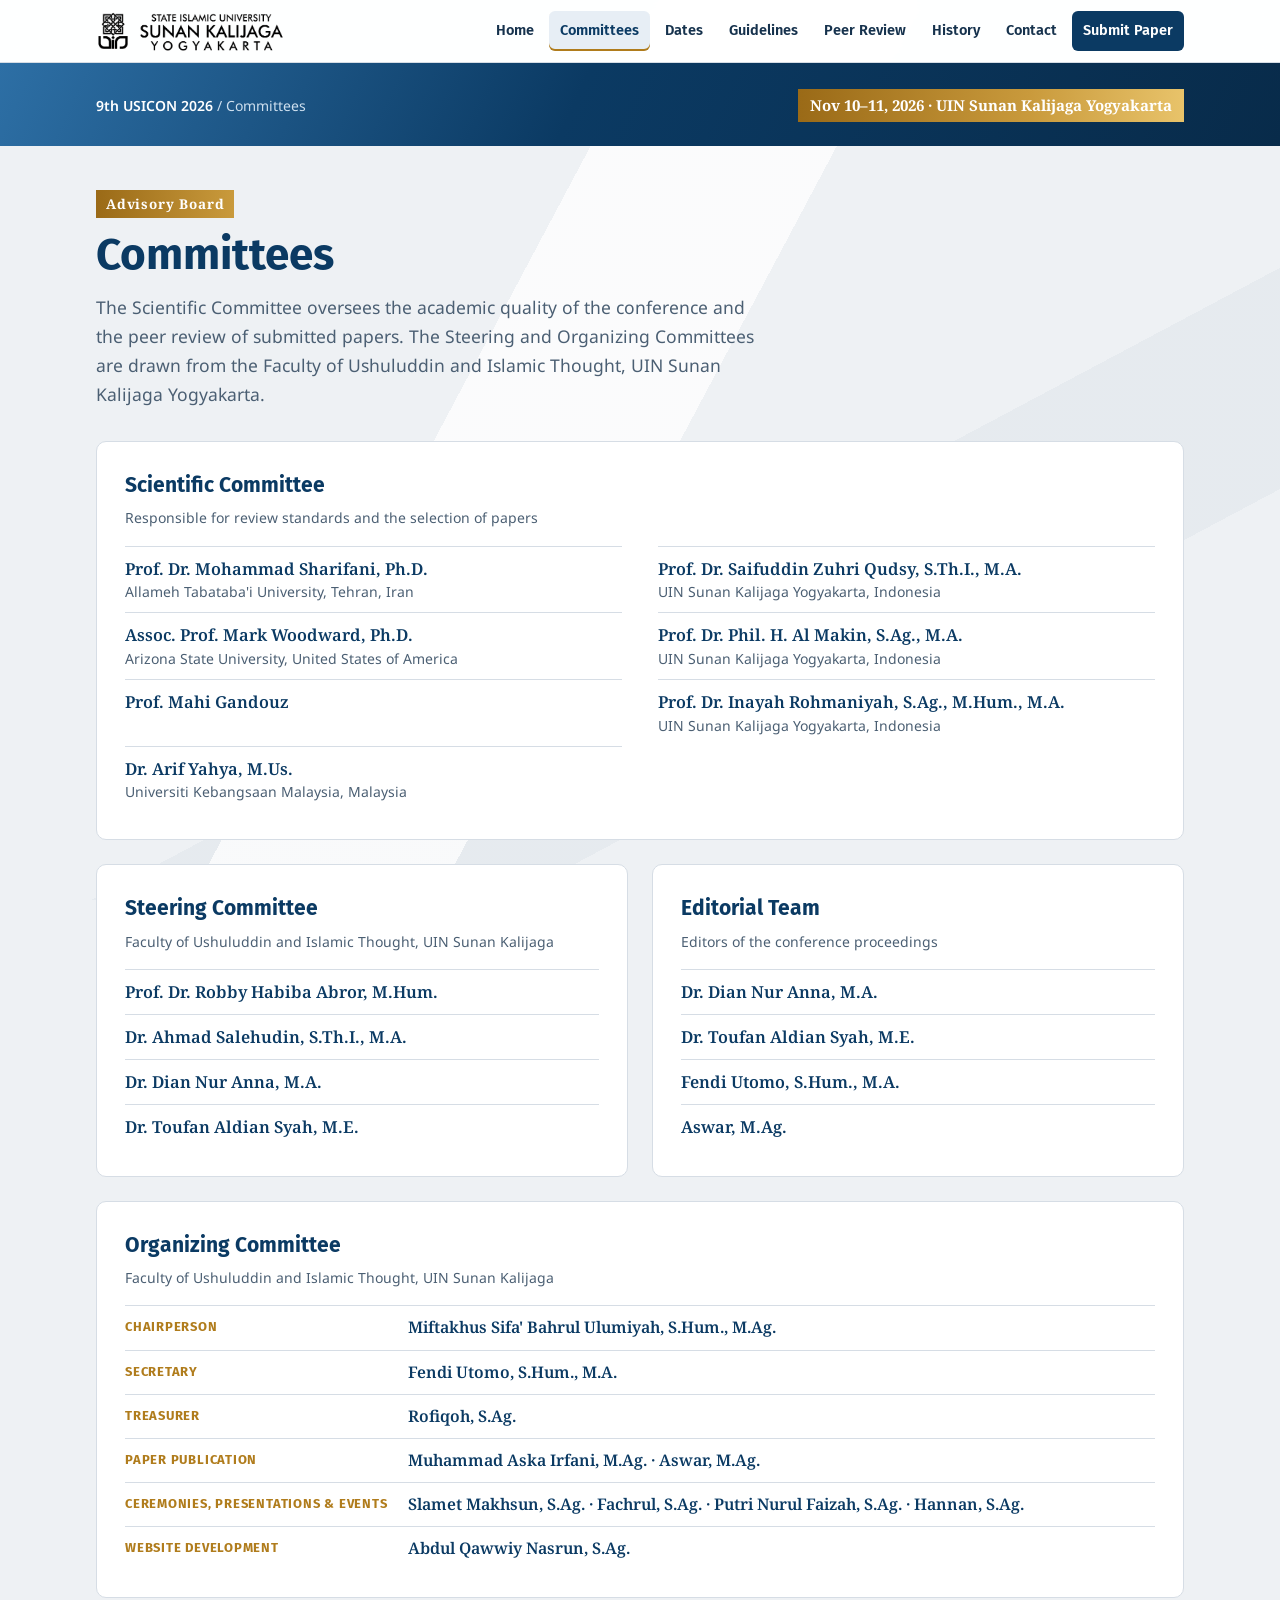
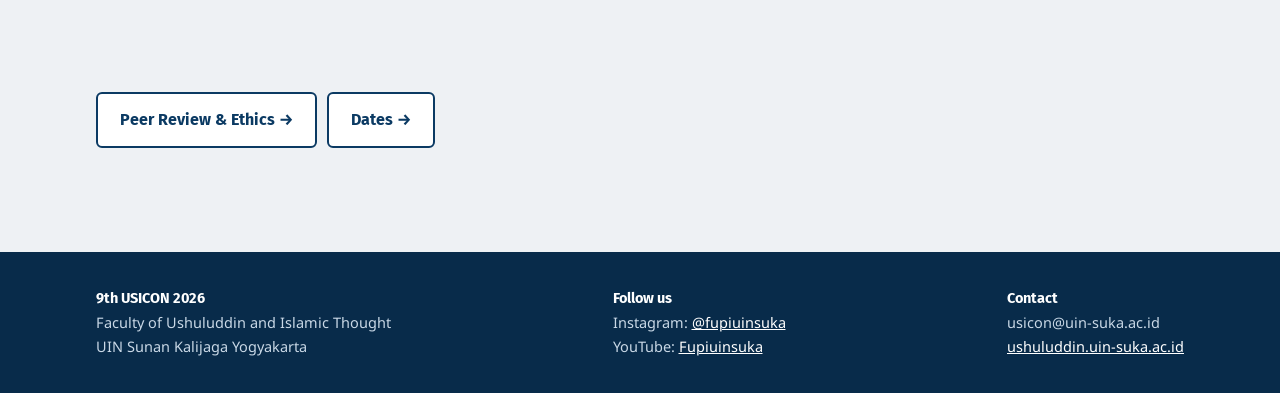
==== committees.html @ dfc295ed "Add files via upload" ====
<!DOCTYPE html>
<html lang="en">
<head>
<meta charset="utf-8">
<meta name="viewport" content="width=device-width, initial-scale=1, viewport-fit=cover">
<title>Committees · 9th USICON 2026</title>
<meta name="claude:viewport-fit-sides" content="cover">
<meta name="description" content="Scientific, Steering, Organizing Committees and Editorial Team of the 9th Ushuluddin International Conference (USICON) 2026, Faculty of Ushuluddin and Islamic Thought, UIN Sunan Kalijaga Yogyakarta, November 10–11, 2026.">
<meta property="og:title" content="Committees · 9th USICON 2026">
<meta property="og:description" content="Scientific, Steering, Organizing Committees and Editorial Team of the 9th Ushuluddin International Conference (USICON) 2026, Faculty of Ushuluddin and Islamic Thought, UIN Sunan Kalijaga Yogyakarta, November 10–11, 2026.">
<meta property="og:image" content="assets/og.jpg">
<link rel="icon" type="image/png" href="assets/favicon.png">
<link rel="apple-touch-icon" href="assets/apple-touch-icon.png">
<link rel="shortcut icon" href="assets/favicon.ico">
<link rel="preconnect" href="https://fonts.googleapis.com">
<link rel="preconnect" href="https://fonts.gstatic.com" crossorigin>
<link rel="stylesheet" href="https://fonts.googleapis.com/css2?family=Fira+Sans:wght@500;600;700;800&family=Noto+Sans:wght@400;500;600&family=Noto+Serif:ital,wght@0,600;0,700;1,600&display=swap">
<link rel="stylesheet" href="assets/style.css">
</head>
<body>
<header class="top">
  <div class="wrap">
    <a class="brand" href="index.html" aria-label="9th USICON 2026 home">
      <img src="assets/logo-uin.png" alt="State Islamic University Sunan Kalijaga Yogyakarta" width="518" height="115">
    </a>
    <button class="menu-btn" id="menuBtn" aria-expanded="false" aria-controls="nav">Menu</button>
    <nav class="nav" id="nav">
      <a href="index.html">Home</a>
      <a href="committees.html" aria-current="page">Committees</a>
      <a href="dates.html">Dates</a>
      <a href="guidelines.html">Guidelines</a>
      <a href="peer-review.html">Peer Review</a>
      <a href="previous.html">History</a>
      <a href="contact.html">Contact</a>
      <a class="cta" href="submission.html">Submit Paper</a>
    </nav>
  </div>
</header>

<div class="subhead"><div class="wrap">
  <div class="crumb"><a href="index.html">9th USICON 2026</a> / Committees</div>
  <div class="meta">Nov 10–11, 2026 · UIN Sunan Kalijaga Yogyakarta</div>
</div></div>
<main class="page">
<section id="committees">
  <div class="wrap">
    <span class="eyebrow">Advisory Board</span>
    <h1 class="h2">Committees</h1>
    <p class="lead">The Scientific Committee oversees the academic quality of the conference and the peer review of submitted papers. The Steering and Organizing Committees are drawn from the Faculty of Ushuluddin and Islamic Thought, UIN Sunan Kalijaga Yogyakarta.</p>
    <div class="committee-grid">
      <div class="cbox wide">
        <h3>Scientific Committee</h3>
        <p class="scope">Responsible for review standards and the selection of papers</p>
        <ul class="people">
          <li><b>Prof. Dr. Mohammad Sharifani, Ph.D.</b><span>Allameh Tabataba'i University, Tehran, Iran</span></li>
          <li><b>Prof. Dr. Saifuddin Zuhri Qudsy, S.Th.I., M.A.</b><span>UIN Sunan Kalijaga Yogyakarta, Indonesia</span></li>
          <li><b>Assoc. Prof. Mark Woodward, Ph.D.</b><span>Arizona State University, United States of America</span></li>
          <li><b>Prof. Dr. Phil. H. Al Makin, S.Ag., M.A.</b><span>UIN Sunan Kalijaga Yogyakarta, Indonesia</span></li>
          <li><b>Prof. Mahi Gandouz</b></li>
          <li><b>Prof. Dr. Inayah Rohmaniyah, S.Ag., M.Hum., M.A.</b><span>UIN Sunan Kalijaga Yogyakarta, Indonesia</span></li>
          <li><b>Dr. Arif Yahya, M.Us.</b><span>Universiti Kebangsaan Malaysia, Malaysia</span></li>
        </ul>
      </div>
      <div class="cbox">
        <h3>Steering Committee</h3>
        <p class="scope">Faculty of Ushuluddin and Islamic Thought, UIN Sunan Kalijaga</p>
        <ul class="people">
          <li><b>Prof. Dr. Robby Habiba Abror, M.Hum.</b></li>
          <li><b>Dr. Ahmad Salehudin, S.Th.I., M.A.</b></li>
          <li><b>Dr. Dian Nur Anna, M.A.</b></li>
          <li><b>Dr. Toufan Aldian Syah, M.E.</b></li>
        </ul>
      </div>
      <div class="cbox">
        <h3>Editorial Team</h3>
        <p class="scope">Editors of the conference proceedings</p>
        <ul class="people">
          <li><b>Dr. Dian Nur Anna, M.A.</b></li>
          <li><b>Dr. Toufan Aldian Syah, M.E.</b></li>
          <li><b>Fendi Utomo, S.Hum., M.A.</b></li>
          <li><b>Aswar, M.Ag.</b></li>
        </ul>
      </div>
      <div class="cbox wide">
        <h3>Organizing Committee</h3>
        <p class="scope">Faculty of Ushuluddin and Islamic Thought, UIN Sunan Kalijaga</p>
        <dl class="roles">
          <dt>Chairperson</dt><dd>Miftakhus Sifa' Bahrul Ulumiyah, S.Hum., M.Ag.</dd>
          <dt>Secretary</dt><dd>Fendi Utomo, S.Hum., M.A.</dd>
          <dt>Treasurer</dt><dd>Rofiqoh, S.Ag.</dd>
          <dt>Paper Publication</dt><dd>Muhammad Aska Irfani, M.Ag. · Aswar, M.Ag.</dd>
          <dt>Ceremonies, Presentations &amp; Events</dt><dd>Slamet Makhsun, S.Ag. · Fachrul, S.Ag. · Putri Nurul Faizah, S.Ag. · Hannan, S.Ag.</dd>
          <dt>Website Development</dt><dd>Abdul Qawwiy Nasrun, S.Ag.</dd>
        </dl>
      </div>
    </div>
  </div>
</section>
<section style="padding-top:0"><div class="wrap"><div class="next-links"><a class="btn ghost" href="peer-review.html">Peer Review & Ethics →</a><a class="btn ghost" href="dates.html">Dates →</a></div></div></section>
</main>

<footer>
  <div class="wrap">
    <div><b>9th USICON 2026</b><br>Faculty of Ushuluddin and Islamic Thought<br>UIN Sunan Kalijaga Yogyakarta</div>
    <div><b>Follow us</b><br>Instagram: <a href="https://www.instagram.com/fupiuinsuka/" target="_blank" rel="noopener">@fupiuinsuka</a><br>YouTube: <a href="https://www.youtube.com/@Fupiuinsuka" target="_blank" rel="noopener">Fupiuinsuka</a></div>
    <div><b>Contact</b><br>usicon@uin-suka.ac.id<br><a href="https://ushuluddin.uin-suka.ac.id/" target="_blank" rel="noopener">ushuluddin.uin-suka.ac.id</a></div>
  </div>
</footer>

<script src="assets/main.js"></script>
</body>
</html>
---- assets/style.css ----
/* Layout: the flyer as a page — pale stone ground with faint diagonal planes, deep-blue panels, gold bands for dates and labels. */
:root{
  --ground:#eef1f4;
  --paper:#ffffff;
  --ink:#16324d;
  --ink-soft:#4b5f73;
  --navy:#0b3a63;
  --navy-deep:#082b4a;
  --blue:#3f82b8;
  --gold-1:#9a6a17;
  --gold-2:#e8c36a;
  --gold-text:#b07c1c;
  --line:#d6dde5;
  --f-display:"Fira Sans","Segoe UI",Roboto,Arial,sans-serif;
  --f-body:"Noto Sans","Segoe UI",Roboto,Arial,sans-serif;
  --f-serif:"Noto Serif",Georgia,"Times New Roman",serif;
  --gutter-l:max(16px, env(safe-area-inset-left, 0px));
  --gutter-r:max(16px, env(safe-area-inset-right, 0px));
  color-scheme:light;
}
*{box-sizing:border-box}
html{scroll-behavior:smooth;scroll-padding-top:76px}
@media (prefers-reduced-motion:reduce){html{scroll-behavior:auto}*{animation:none!important;transition:none!important}}
body{
  margin:0;font-family:var(--f-body);font-size:16px;line-height:1.65;color:var(--ink);
  background:
    linear-gradient(118deg, transparent 0 38%, rgba(255,255,255,.75) 38% 52%, transparent 52%),
    linear-gradient(152deg, transparent 0 60%, rgba(11,58,99,.035) 60% 74%, transparent 74%),
    var(--ground);
  background-attachment:fixed;
}
img{max-width:100%;display:block}
a{color:var(--navy)}
:focus-visible{outline:3px solid var(--gold-2);outline-offset:2px}
.wrap{max-width:1120px;margin:0 auto;padding-left:var(--gutter-l);padding-right:var(--gutter-r)}
h1,h2,h3{font-family:var(--f-display);text-wrap:balance;margin:0}
.diac{font-feature-settings:"kern"}

/* Header */
body::before{content:"";position:fixed;inset:0 0 auto;height:env(safe-area-inset-top,0px);z-index:60;background:rgba(255,255,255,.94)}
.top{position:sticky;top:env(safe-area-inset-top,0px);z-index:50;background:rgba(255,255,255,.94);backdrop-filter:blur(8px);border-bottom:1px solid var(--line)}
.top .wrap{display:flex;align-items:center;gap:20px;padding-block:10px}
.brand{display:flex;align-items:center;gap:12px;text-decoration:none;color:var(--navy);flex-shrink:0}
.brand img{height:42px;width:auto}
.nav{display:flex;gap:4px;margin-left:auto;flex-wrap:wrap;justify-content:flex-end}
.nav a{font-family:var(--f-display);font-weight:600;font-size:14.5px;white-space:nowrap;text-decoration:none;color:var(--ink);padding:8px 11px;border-radius:6px}
.nav a:hover{background:#e7eef5;color:var(--navy)}
.nav a.cta{background:var(--navy);color:#fff}
.nav a.cta:hover{background:var(--navy-deep)}
.menu-btn{display:none;margin-left:auto;font:600 15px var(--f-display);background:var(--navy);color:#fff;border:0;border-radius:6px;padding:9px 14px;cursor:pointer}
@media (max-width:1100px){
  .menu-btn{display:block}
  .nav{display:none;position:absolute;left:0;right:0;top:100%;background:#fff;border-bottom:1px solid var(--line);flex-direction:column;padding:8px var(--gutter-r) 14px var(--gutter-l);gap:2px}
  .nav.open{display:flex}
  .nav a{padding:11px 12px}
}

/* Hero */
.hero{padding-block:56px 40px;text-align:center}
.badges{display:flex;justify-content:center;margin-bottom:26px}
.badges img{height:58px;width:auto}
.edition{font-family:var(--f-display);font-weight:800;color:var(--navy);font-size:clamp(52px,9vw,96px);line-height:1;letter-spacing:-.5px}
.edition-sub{font-family:var(--f-display);font-weight:600;color:var(--navy);font-size:clamp(19px,2.6vw,27px);margin-top:6px}
.goldband{display:inline-flex;flex-wrap:wrap;justify-content:center;gap:4px 14px;margin-top:22px;padding:10px 22px;background:linear-gradient(90deg,var(--gold-1),#c99a3c 55%,var(--gold-2));color:#fff;font-family:var(--f-serif);font-weight:700;font-size:clamp(16px,2.2vw,22px);line-height:1.3}
.goldband span+span{border-left:2px solid rgba(255,255,255,.7);padding-left:14px}
@media (max-width:560px){.goldband span+span{border-left:0;padding-left:0}}
.cfp{display:inline-block;margin-top:30px;padding:6px 18px;border:1.5px solid var(--gold-text);font-family:var(--f-serif);font-weight:700;font-size:clamp(20px,2.6vw,28px);color:var(--gold-text);background:rgba(255,255,255,.6)}
.cfp i{font-weight:600}
.theme-main{margin-top:18px;font-weight:700;font-size:clamp(40px,7.4vw,84px);line-height:1.05;background:linear-gradient(90deg,var(--blue),var(--navy) 70%);-webkit-background-clip:text;background-clip:text;color:transparent;padding-bottom:6px}
.theme-sub{font-weight:600;font-size:clamp(24px,4vw,46px);line-height:1.15;color:var(--navy);max-width:900px;margin:8px auto 0}
.hero-actions{display:flex;flex-wrap:wrap;justify-content:center;gap:12px;margin-top:32px}
.btn{display:inline-flex;align-items:center;gap:8px;font-family:var(--f-display);font-weight:700;font-size:16px;text-decoration:none;padding:13px 22px;border-radius:6px;border:2px solid var(--navy);transition:transform .15s}
.btn:hover{transform:translateY(-2px)}
.btn.primary{background:linear-gradient(135deg,var(--blue),var(--navy) 60%);color:#fff;border-color:transparent}
.btn.ghost{background:#fff;color:var(--navy)}
.btn.gold{background:linear-gradient(90deg,var(--gold-1),#c99a3c);color:#fff;border-color:transparent}

/* Countdown */
.countdown{margin:40px auto 0;max-width:760px;display:grid;grid-template-columns:auto 1fr;align-items:stretch;background:var(--navy);color:#fff;border-radius:10px;overflow:hidden;text-align:left;box-shadow:0 14px 30px -18px rgba(8,43,74,.7)}
.cd-label{background:linear-gradient(180deg,var(--gold-1),#c99a3c);padding:16px 20px;font-family:var(--f-serif);font-weight:700;display:flex;flex-direction:column;justify-content:center;line-height:1.3;max-width:220px}
.cd-label small{font-family:var(--f-body);font-weight:500;font-size:13px;opacity:.92}
.cd-units{display:grid;grid-template-columns:repeat(4,1fr);gap:4px;padding:14px 16px}
.cd-units div{text-align:center}
.cd-units b{display:block;font-family:var(--f-display);font-size:clamp(28px,5vw,40px);font-weight:700;font-variant-numeric:tabular-nums;line-height:1.1}
.cd-units span{font-size:12px;letter-spacing:.12em;text-transform:uppercase;opacity:.8}
@media (max-width:560px){.countdown{grid-template-columns:1fr}.cd-label{max-width:none;text-align:center}}

/* Sections */
section{padding-block:64px}
.eyebrow{display:inline-block;background:linear-gradient(90deg,var(--gold-1),#c99a3c);color:#fff;font-family:var(--f-serif);font-weight:700;font-size:13.5px;letter-spacing:.06em;padding:3px 10px;margin-bottom:12px}
h2{font-size:clamp(30px,4.4vw,44px);color:var(--navy);line-height:1.12}
.lead{font-size:17.5px;color:var(--ink-soft);max-width:68ch;margin:14px 0 0}
.panel{background:var(--paper);border:1px solid var(--line);border-radius:10px;padding:32px}

/* About */
.about-grid{display:grid;grid-template-columns:1.35fr 1fr;gap:40px;align-items:start}
.about-grid p{margin:0 0 14px;max-width:66ch}
.about-text{min-width:0}
.terms{display:grid;gap:14px;margin-top:6px}
.term{background:var(--paper);border:1px solid var(--line);border-radius:10px;padding:18px 20px}
.term h3{font-family:var(--f-serif);font-size:21px;color:var(--navy)}
.term h3 small{font-family:var(--f-body);font-weight:500;font-size:15px;color:var(--gold-text);margin-left:6px}
.term p{margin:6px 0 0;font-size:15px;color:var(--ink-soft)}
.term.to{background:var(--navy);border-color:var(--navy);color:#fff}
.term.to h3{color:#fff}.term.to h3 small{color:var(--gold-2)}.term.to p{color:#d7e3ef}
.arrow{text-align:center;font-family:var(--f-serif);color:var(--gold-text);font-size:22px;line-height:1}
@media (max-width:820px){.about-grid{grid-template-columns:1fr}}

/* Sub-themes */
.themes{display:grid;grid-template-columns:repeat(2,1fr);gap:18px;margin-top:32px}
.theme{display:grid;grid-template-columns:92px 1fr;align-items:center;gap:18px;background:linear-gradient(115deg,#2d6fa5 0%,var(--navy) 45%,var(--navy-deep) 100%);border-radius:8px;padding:12px 22px 12px 12px;color:#fff;min-height:112px}
.theme .num{background:#fff;border-radius:6px;height:88px;display:grid;place-items:center;font-family:var(--f-serif);font-weight:700;font-size:58px;line-height:1;color:var(--gold-text);background-image:linear-gradient(#fff,#f3f5f8)}
.theme .num span{background:linear-gradient(180deg,var(--gold-2),var(--gold-1) 75%);-webkit-background-clip:text;background-clip:text;color:transparent}
.theme div:last-child{min-width:0}
.theme h3{font-family:var(--f-body);font-size:17px;font-weight:600;line-height:1.35}
.theme p{margin:3px 0 0;font-size:15.5px;line-height:1.4;color:#dbe7f2}
@media (max-width:820px){.themes{grid-template-columns:1fr}}
@media (max-width:440px){.theme{grid-template-columns:64px 1fr;gap:14px;padding-right:16px}.theme .num{height:70px;font-size:44px}}

/* Speakers */
.speakers{display:grid;grid-template-columns:repeat(4,1fr);gap:24px;margin-top:34px}
.speaker figure{margin:0}
.speaker img{width:100%;aspect-ratio:228/274;object-fit:cover;border-radius:12px;background:var(--navy)}
.tag{display:inline-block;margin-top:14px;background:linear-gradient(90deg,var(--gold-1),#c99a3c);color:#fff;font-family:var(--f-serif);font-weight:700;font-size:12px;padding:2px 8px;border-radius:3px}
.speaker h3{font-family:var(--f-serif);font-weight:600;font-size:21px;color:#2f6fa4;line-height:1.2;margin-top:6px}
.speaker p{margin:6px 0 0;font-size:14px;line-height:1.45;color:var(--ink-soft)}
@media (max-width:900px){.speakers{grid-template-columns:repeat(2,1fr)}}
@media (max-width:420px){.speakers{gap:16px}.speaker h3{font-size:18px}}

/* Dates */
.timeline{display:grid;grid-template-columns:repeat(3,1fr);gap:0;margin-top:34px;background:var(--paper);border:1px solid var(--line);border-radius:10px;overflow:hidden}
.step{padding:24px 26px;position:relative}
.step+.step{border-left:1px solid var(--line)}
.step .when{font-family:var(--f-serif);font-weight:700;font-size:23px;color:var(--navy);line-height:1.25;font-variant-numeric:tabular-nums}
.step .what{font-family:var(--f-display);font-weight:700;font-size:13px;letter-spacing:.12em;text-transform:uppercase;color:var(--gold-text);margin-bottom:6px}
.step p{margin:8px 0 0;font-size:15px;color:var(--ink-soft)}
.step.now{background:#f3f7fb}
.status{display:inline-block;margin-top:10px;font-size:12.5px;font-weight:600;padding:2px 9px;border-radius:99px;background:#e1ebf4;color:var(--navy)}
.status.open{background:#dcf1e3;color:#17643a}
.status.closed{background:#eceff2;color:#5b6773}
@media (max-width:760px){.timeline{grid-template-columns:1fr}.step+.step{border-left:0;border-top:1px solid var(--line)}}

/* Submission */
.sub-grid{display:grid;grid-template-columns:1.2fr 1fr;gap:28px;margin-top:30px;align-items:start}
.reqs{list-style:none;margin:0;padding:0;counter-reset:r}
.reqs li{counter-increment:r;display:grid;grid-template-columns:34px 1fr;gap:12px;padding:12px 0;border-bottom:1px solid var(--line)}
.reqs li:last-child{border-bottom:0}
.reqs li::before{content:counter(r);width:30px;height:30px;border-radius:50%;background:var(--navy);color:#fff;display:grid;place-items:center;font-family:var(--f-display);font-weight:700;font-size:14px;margin-top:1px}
.howto{background:var(--navy);color:#fff;border-radius:10px;padding:28px}
.howto h3{font-size:22px}
.howto p{color:#d7e3ef;margin:8px 0 18px;font-size:15px}
.howto .btn{width:100%;justify-content:center;margin-top:10px}
.howto .btn.ghost{background:transparent;color:#fff;border-color:rgba(255,255,255,.55)}
.howto .note{font-size:13px;color:#b9cde0;margin-top:14px}
.btn[aria-disabled="true"]{opacity:.55;pointer-events:none}
@media (max-width:820px){.sub-grid{grid-template-columns:1fr}}

/* Venue & contact */
.vc-grid{display:grid;grid-template-columns:1fr 1fr;gap:24px;margin-top:30px}
.card h3{font-size:22px;color:var(--navy)}
.card p{margin:8px 0 0;color:var(--ink-soft)}
.phone{display:flex;flex-wrap:wrap;align-items:center;gap:10px;margin-top:14px}
.phone code{font-family:var(--f-display);font-weight:700;font-size:22px;color:var(--navy);user-select:all;font-variant-numeric:tabular-nums}
.copy{font:600 13px var(--f-display);border:1px solid var(--line);background:#f4f7fa;color:var(--navy);border-radius:5px;padding:5px 10px;cursor:pointer}
.links{display:flex;flex-wrap:wrap;gap:10px;margin-top:18px}
@media (max-width:760px){.vc-grid{grid-template-columns:1fr}}

.flyer-sec .wrap{display:grid;grid-template-columns:1fr 1.1fr;gap:40px;align-items:center}
.flyer-sec img{border-radius:10px;box-shadow:0 20px 40px -24px rgba(8,43,74,.55);border:1px solid var(--line)}
@media (max-width:760px){.flyer-sec .wrap{grid-template-columns:1fr}}

/* Committees */
.committee-grid{display:grid;grid-template-columns:1fr 1fr;gap:24px;margin-top:32px}
.cbox{background:var(--paper);border:1px solid var(--line);border-radius:10px;padding:26px 28px;min-width:0}
.cbox.wide{grid-column:1/-1}
.cbox h3{font-size:21px;color:var(--navy)}
.cbox .scope{margin:4px 0 0;font-size:14px;color:var(--ink-soft)}
.people{list-style:none;margin:16px 0 0;padding:0;display:grid;gap:0}
.cbox.wide .people{grid-template-columns:repeat(2,1fr);column-gap:36px}
.people li{padding:11px 0;border-top:1px solid var(--line)}
.people b{display:block;font-family:var(--f-serif);font-weight:600;color:var(--navy);font-size:16.5px;line-height:1.35}
.people span{display:block;font-size:14px;color:var(--ink-soft);line-height:1.4;margin-top:2px}
.roles{margin:16px 0 0;display:grid;grid-template-columns:auto 1fr;gap:0}
.roles dt,.roles dd{padding:10px 0;border-top:1px solid var(--line);margin:0}
.roles dt{font-family:var(--f-display);font-weight:700;font-size:13px;letter-spacing:.06em;text-transform:uppercase;color:var(--gold-text);padding-right:20px}
.roles dd{font-family:var(--f-serif);font-weight:600;color:var(--navy);font-size:16px;line-height:1.45;min-width:0}
@media (max-width:820px){.committee-grid{grid-template-columns:1fr}.cbox.wide .people{grid-template-columns:1fr}}
@media (max-width:480px){.roles{grid-template-columns:1fr}.roles dd{border-top:0;padding-top:0}.cbox{padding:22px 18px}}

/* Guidelines */
.guide-grid{display:grid;grid-template-columns:repeat(3,1fr);gap:20px;margin-top:30px}
.gcard{background:var(--paper);border:1px solid var(--line);border-radius:10px;padding:22px 24px;min-width:0}
.gcard h3{font-size:19px;color:var(--navy)}
.gcard ul{margin:10px 0 0;padding-left:18px;font-size:15px;color:var(--ink-soft)}
.gcard li{margin:5px 0}
.fee{display:flex;flex-wrap:wrap;align-items:center;gap:14px 24px;margin-top:20px;background:linear-gradient(90deg,var(--gold-1),#c99a3c 60%,var(--gold-2));color:#fff;border-radius:10px;padding:18px 26px}
.fee b{font-family:var(--f-display);font-size:26px;letter-spacing:.02em}
.fee p{margin:0;font-size:15px;max-width:60ch}
@media (max-width:900px){.guide-grid{grid-template-columns:1fr}}

/* Peer review & ethics */
.review-steps{list-style:none;margin:30px 0 0;padding:0;display:grid;grid-template-columns:repeat(5,1fr);gap:0;background:var(--paper);border:1px solid var(--line);border-radius:10px;overflow:hidden;counter-reset:s}
.review-steps li{counter-increment:s;padding:22px 20px;min-width:0}
.review-steps li+li{border-left:1px solid var(--line)}
.review-steps li::before{content:counter(s);display:grid;place-items:center;width:34px;height:34px;border-radius:50%;background:var(--navy);color:#fff;font-family:var(--f-display);font-weight:700;margin-bottom:10px}
.review-steps b{display:block;font-family:var(--f-display);color:var(--navy);font-size:16px}
.review-steps span{display:block;font-size:14px;color:var(--ink-soft);margin-top:4px;line-height:1.45}
@media (max-width:980px){.review-steps{grid-template-columns:1fr}.review-steps li+li{border-left:0;border-top:1px solid var(--line)}}
.ethics-grid{display:grid;grid-template-columns:1fr 1fr;gap:20px;margin-top:20px}
.ethics-grid .gcard p{margin:8px 0 0;font-size:15px;color:var(--ink-soft)}
@media (max-width:820px){.ethics-grid{grid-template-columns:1fr}}

/* History */
.history{display:flex;flex-wrap:wrap;gap:10px;margin-top:24px}
.history a{display:inline-flex;flex-direction:column;text-decoration:none;background:var(--paper);border:1px solid var(--line);border-radius:8px;padding:10px 16px;color:var(--navy);font-family:var(--f-display);font-weight:700}
.history a small{font-family:var(--f-body);font-weight:500;color:var(--ink-soft);font-size:13px}
.history a:hover{border-color:var(--navy)}
.history .current{background:var(--navy);color:#fff;border-color:var(--navy)}
.history .current small{color:#cfe0ef}

footer{background:var(--navy-deep);color:#c9d8e6;margin-top:40px}
footer .wrap{padding-block:34px;display:flex;flex-wrap:wrap;gap:20px 40px;justify-content:space-between;font-size:14.5px}
footer a{color:#fff}
footer b{color:#fff;font-family:var(--f-display)}
/* Multi-page */
.subhead{background:linear-gradient(115deg,#2d6fa5 0%,var(--navy) 45%,var(--navy-deep) 100%);color:#fff}
.subhead .wrap{padding-block:26px 24px;display:flex;flex-wrap:wrap;align-items:center;justify-content:space-between;gap:10px 24px}
.subhead .crumb{font-size:14px;color:#cfe0ef}
.subhead .crumb a{color:#fff;text-decoration:none;font-weight:600}
.subhead .crumb a:hover{text-decoration:underline}
.subhead .meta{font-family:var(--f-serif);font-weight:700;font-size:15px;background:linear-gradient(90deg,var(--gold-1),#c99a3c 60%,var(--gold-2));padding:4px 12px}
h1.h2{font-size:clamp(30px,4.4vw,44px);color:var(--navy);line-height:1.12}
.page section:first-child{padding-top:44px}
.nav a[aria-current="page"]{background:#e7eef5;color:var(--navy);box-shadow:inset 0 -2px 0 var(--gold-text)}
.nav a.cta[aria-current="page"]{background:var(--navy-deep);color:#fff}
.next-links{display:flex;flex-wrap:wrap;gap:10px;margin-top:30px}
/* Flyer, full width */
.flyer-full{padding-block:56px 64px}
.flyer-full .wrap{display:flex;flex-direction:column;align-items:center;gap:18px;text-align:center}
.flyer-full img{width:100%;max-width:1080px;height:auto;border-radius:10px;box-shadow:0 24px 50px -28px rgba(8,43,74,.6);border:1px solid var(--line)}
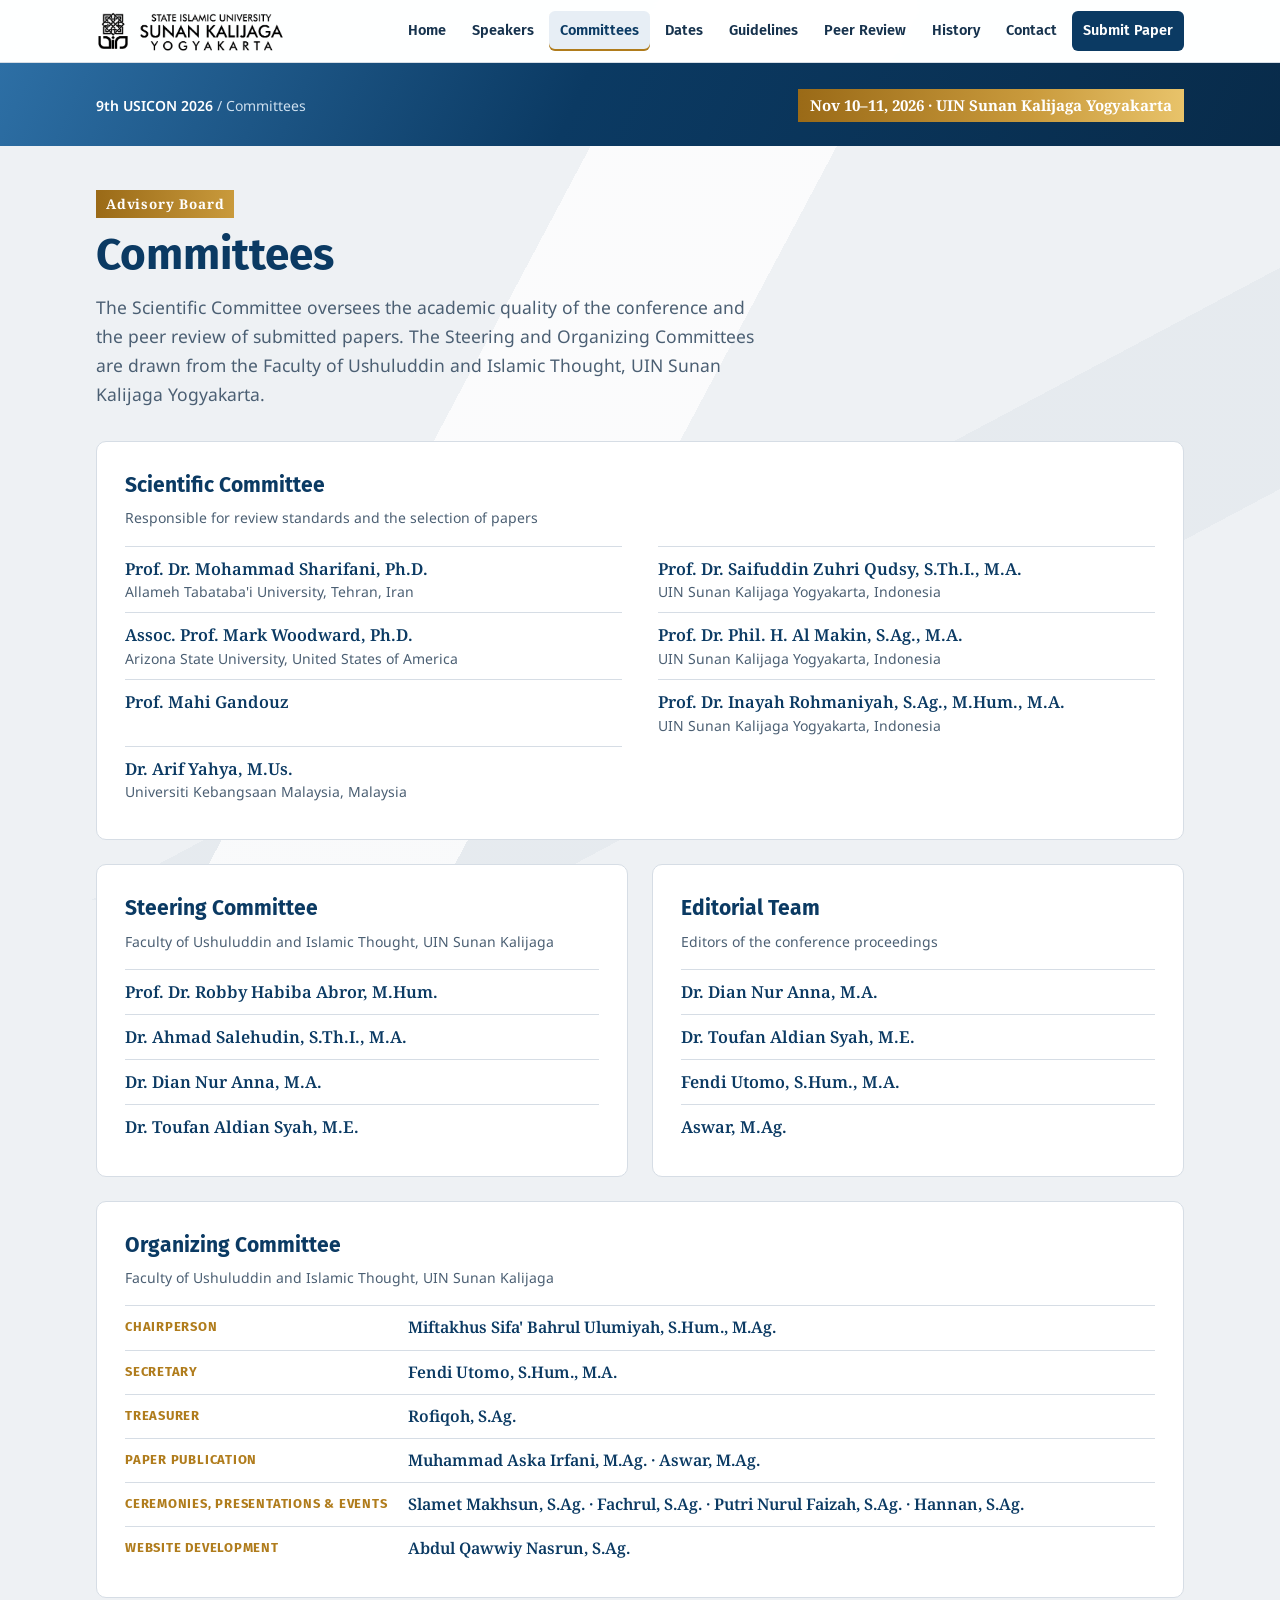
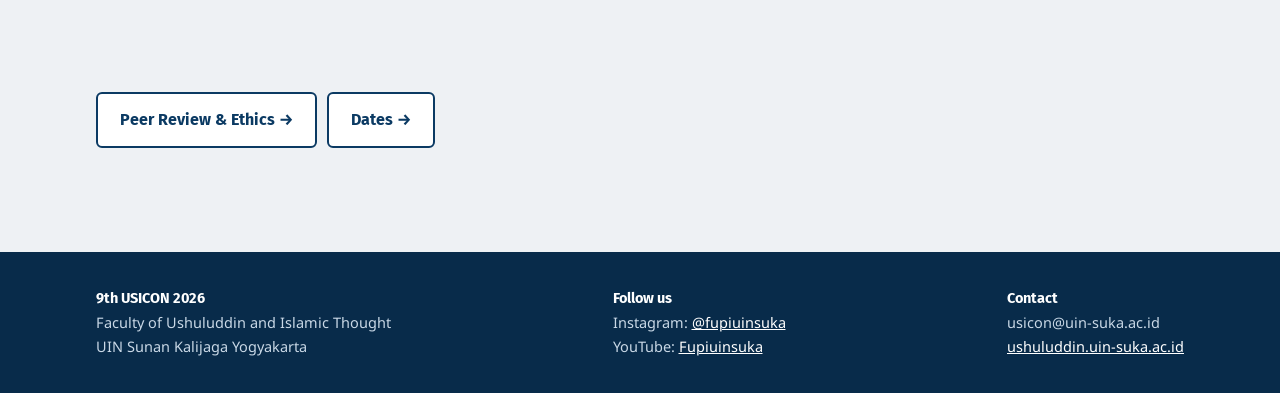
==== commit 18a3c8d1: "Add files via upload" ====
--- a/committees.html
+++ b/committees.html
@@ -26,6 +26,7 @@
     <button class="menu-btn" id="menuBtn" aria-expanded="false" aria-controls="nav">Menu</button>
     <nav class="nav" id="nav">
       <a href="index.html">Home</a>
+      <a href="speakers.html">Speakers</a>
       <a href="committees.html" aria-current="page">Committees</a>
       <a href="dates.html">Dates</a>
       <a href="guidelines.html">Guidelines</a>
--- a/assets/style.css
+++ b/assets/style.css
@@ -238,3 +238,20 @@
 .flyer-full{padding-block:56px 64px}
 .flyer-full .wrap{display:flex;flex-direction:column;align-items:center;gap:18px;text-align:center}
 .flyer-full img{width:100%;max-width:1080px;height:auto;border-radius:10px;box-shadow:0 24px 50px -28px rgba(8,43,74,.6);border:1px solid var(--line)}
+
+/* Keynote speaker profiles */
+.kn-list{display:grid;gap:22px;margin-top:32px}
+.kn{display:grid;grid-template-columns:220px 1fr;gap:28px;background:var(--paper);border:1px solid var(--line);border-radius:10px;padding:24px;scroll-margin-top:90px}
+.kn img{width:100%;height:auto;align-self:start;aspect-ratio:228/274;object-fit:cover;border-radius:10px;background:var(--navy)}
+.kn-body{min-width:0}
+.kn-body .tag{margin-top:0}
+.kn h2{font-family:var(--f-serif);font-weight:600;font-size:clamp(22px,2.6vw,27px);color:#2f6fa4;line-height:1.2;margin-top:8px}
+.kn-aff{margin:4px 0 0;font-weight:600;color:var(--ink);font-size:15px}
+.kn-bio{margin:12px 0 0;color:var(--ink-soft);max-width:72ch}
+.kn-tags{list-style:none;margin:14px 0 0;padding:0;display:flex;flex-wrap:wrap;gap:8px}
+.kn-tags li{font-size:13px;font-weight:600;color:var(--navy);background:#e7eef5;border-radius:99px;padding:3px 11px}
+.kn-topic{margin-top:16px;padding-top:14px;border-top:1px solid var(--line);display:flex;flex-wrap:wrap;gap:4px 14px;align-items:baseline}
+.kn-topic b{font-family:var(--f-display);font-size:13px;letter-spacing:.1em;text-transform:uppercase;color:var(--gold-text)}
+.kn-topic span{font-family:var(--f-serif);font-weight:600;color:var(--navy)}
+@media (max-width:700px){.kn{grid-template-columns:1fr;padding:18px}.kn img{max-width:240px}}
+.speaker a.more{display:inline-block;margin-top:8px;font-size:14px;font-weight:600}
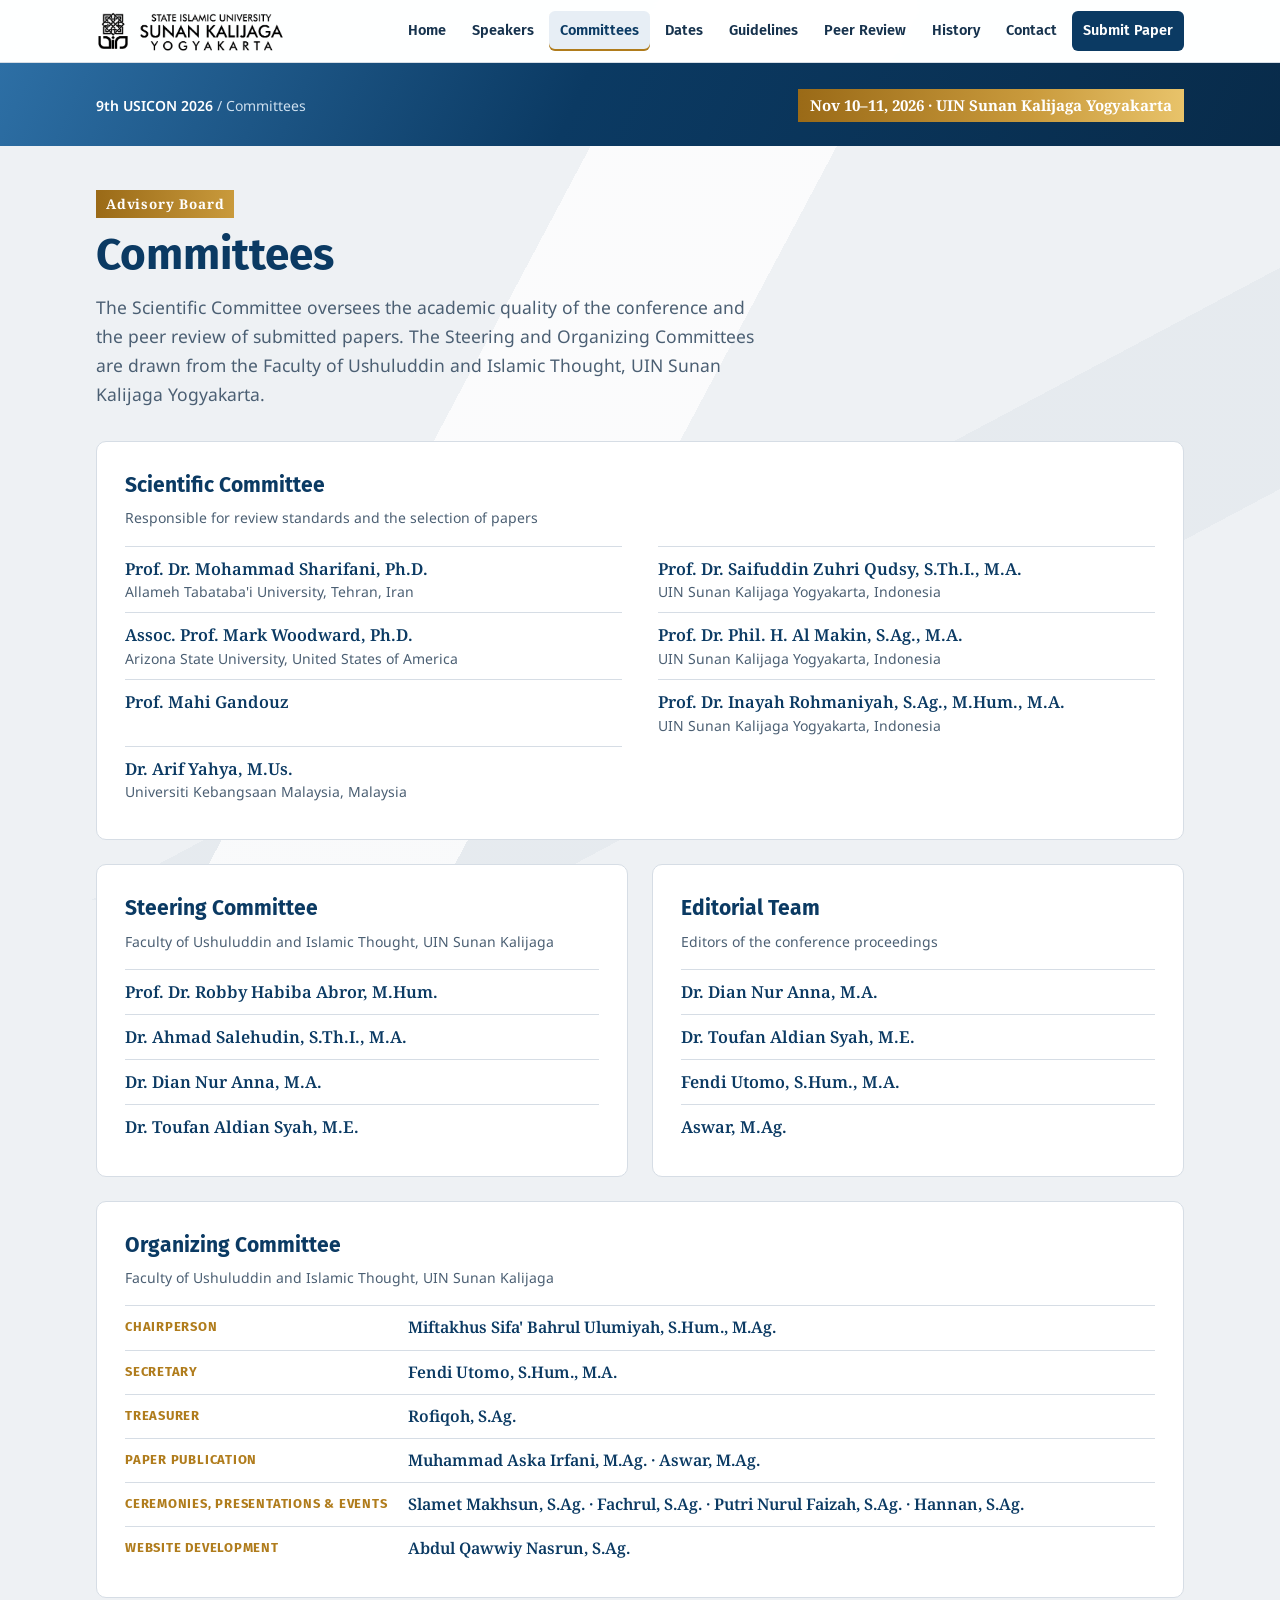
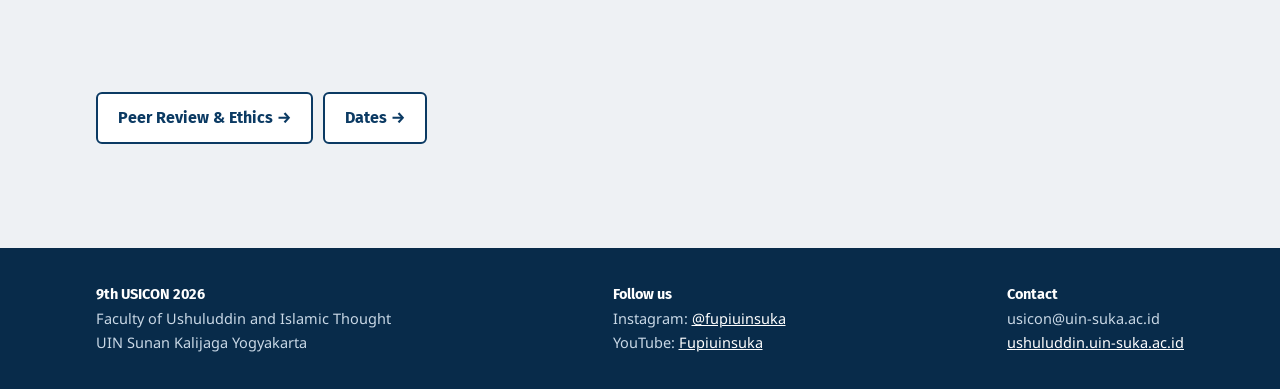
==== commit 062e3419: "Add files via upload" ====
--- a/committees.html
+++ b/committees.html
@@ -15,7 +15,7 @@
 <link rel="preconnect" href="https://fonts.googleapis.com">
 <link rel="preconnect" href="https://fonts.gstatic.com" crossorigin>
 <link rel="stylesheet" href="https://fonts.googleapis.com/css2?family=Fira+Sans:wght@500;600;700;800&family=Noto+Sans:wght@400;500;600&family=Noto+Serif:ital,wght@0,600;0,700;1,600&display=swap">
-<link rel="stylesheet" href="assets/style.css">
+<link rel="stylesheet" href="assets/style.css?v=20261027">
 </head>
 <body>
 <header class="top">
@@ -108,6 +108,6 @@
   </div>
 </footer>
 
-<script src="assets/main.js"></script>
+<script src="assets/main.js?v=20261027"></script>
 </body>
 </html>
--- a/assets/style.css
+++ b/assets/style.css
@@ -255,3 +255,30 @@
 .kn-topic span{font-family:var(--f-serif);font-weight:600;color:var(--navy)}
 @media (max-width:700px){.kn{grid-template-columns:1fr;padding:18px}.kn img{max-width:240px}}
 .speaker a.more{display:inline-block;margin-top:8px;font-size:14px;font-weight:600}
+
+/* Fit hero and keynote row within one laptop screen (sizes follow viewport height) */
+.hero{padding-block:clamp(20px,4vh,48px) clamp(24px,4vh,40px)}
+.badges{margin-bottom:clamp(10px,2vh,22px)}
+.badges img{height:clamp(34px,6vh,54px)}
+.edition{font-size:clamp(42px,min(8vw,9.5vh),92px)}
+.edition-sub{font-size:clamp(17px,min(2.4vw,3.2vh),26px);margin-top:2px}
+.goldband{margin-top:clamp(10px,2vh,20px);padding:clamp(6px,1.2vh,10px) 20px;font-size:clamp(15px,min(2vw,2.8vh),21px)}
+.cfp{margin-top:clamp(12px,2.6vh,26px);padding:4px 16px;font-size:clamp(17px,min(2.4vw,3.2vh),26px)}
+.theme-main{margin-top:clamp(8px,1.6vh,16px);font-size:clamp(34px,min(6.6vw,8.6vh),80px)}
+.theme-sub{font-size:clamp(20px,min(3.4vw,4.4vh),40px);max-width:1080px;margin-top:2px}
+.hero-actions{margin-top:clamp(14px,2.6vh,28px)}
+.btn{padding:11px 20px}
+.countdown{margin-top:clamp(14px,2.6vh,32px)}
+.cd-label{padding:10px 18px;max-width:260px}
+.cd-units{padding:8px 14px}
+.cd-units b{font-size:clamp(24px,min(4vw,4.6vh),36px)}
+.cd-units span{font-size:11px}
+
+#speakers.home-speakers{padding-block:clamp(28px,5vh,56px)}
+.speakers{margin-top:clamp(16px,3vh,30px);gap:22px}
+.speaker img{aspect-ratio:auto;height:clamp(190px,38vh,320px);object-fit:cover;object-position:50% 15%}
+.speaker h3{font-size:clamp(17px,2.4vh,20px)}
+.speaker p{font-size:13.5px}
+.tag{margin-top:10px}
+@media (max-width:900px){.speaker img{height:auto;aspect-ratio:228/274}}
+.step .ext{margin:6px 0 0;display:inline-block;font-size:12.5px;font-weight:600;color:var(--gold-1);background:#fbf3df;border-radius:4px;padding:2px 8px}
